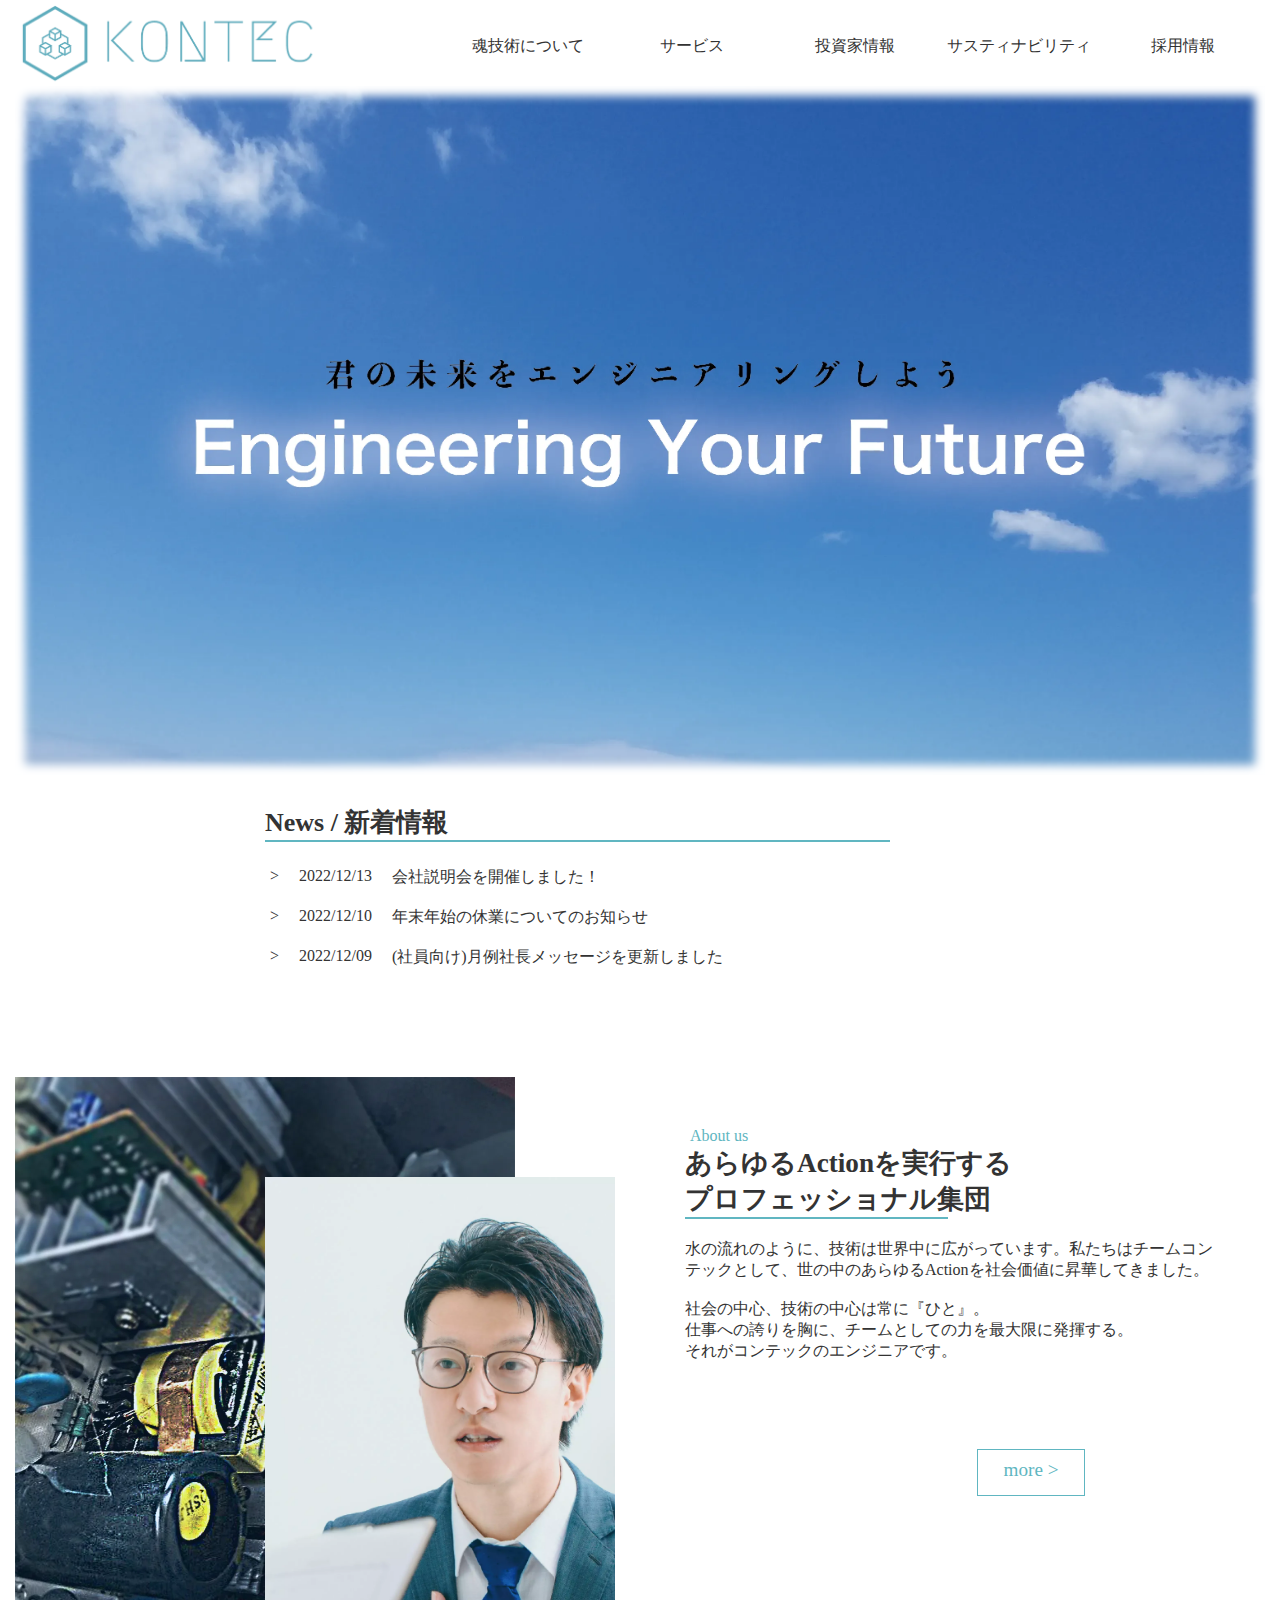
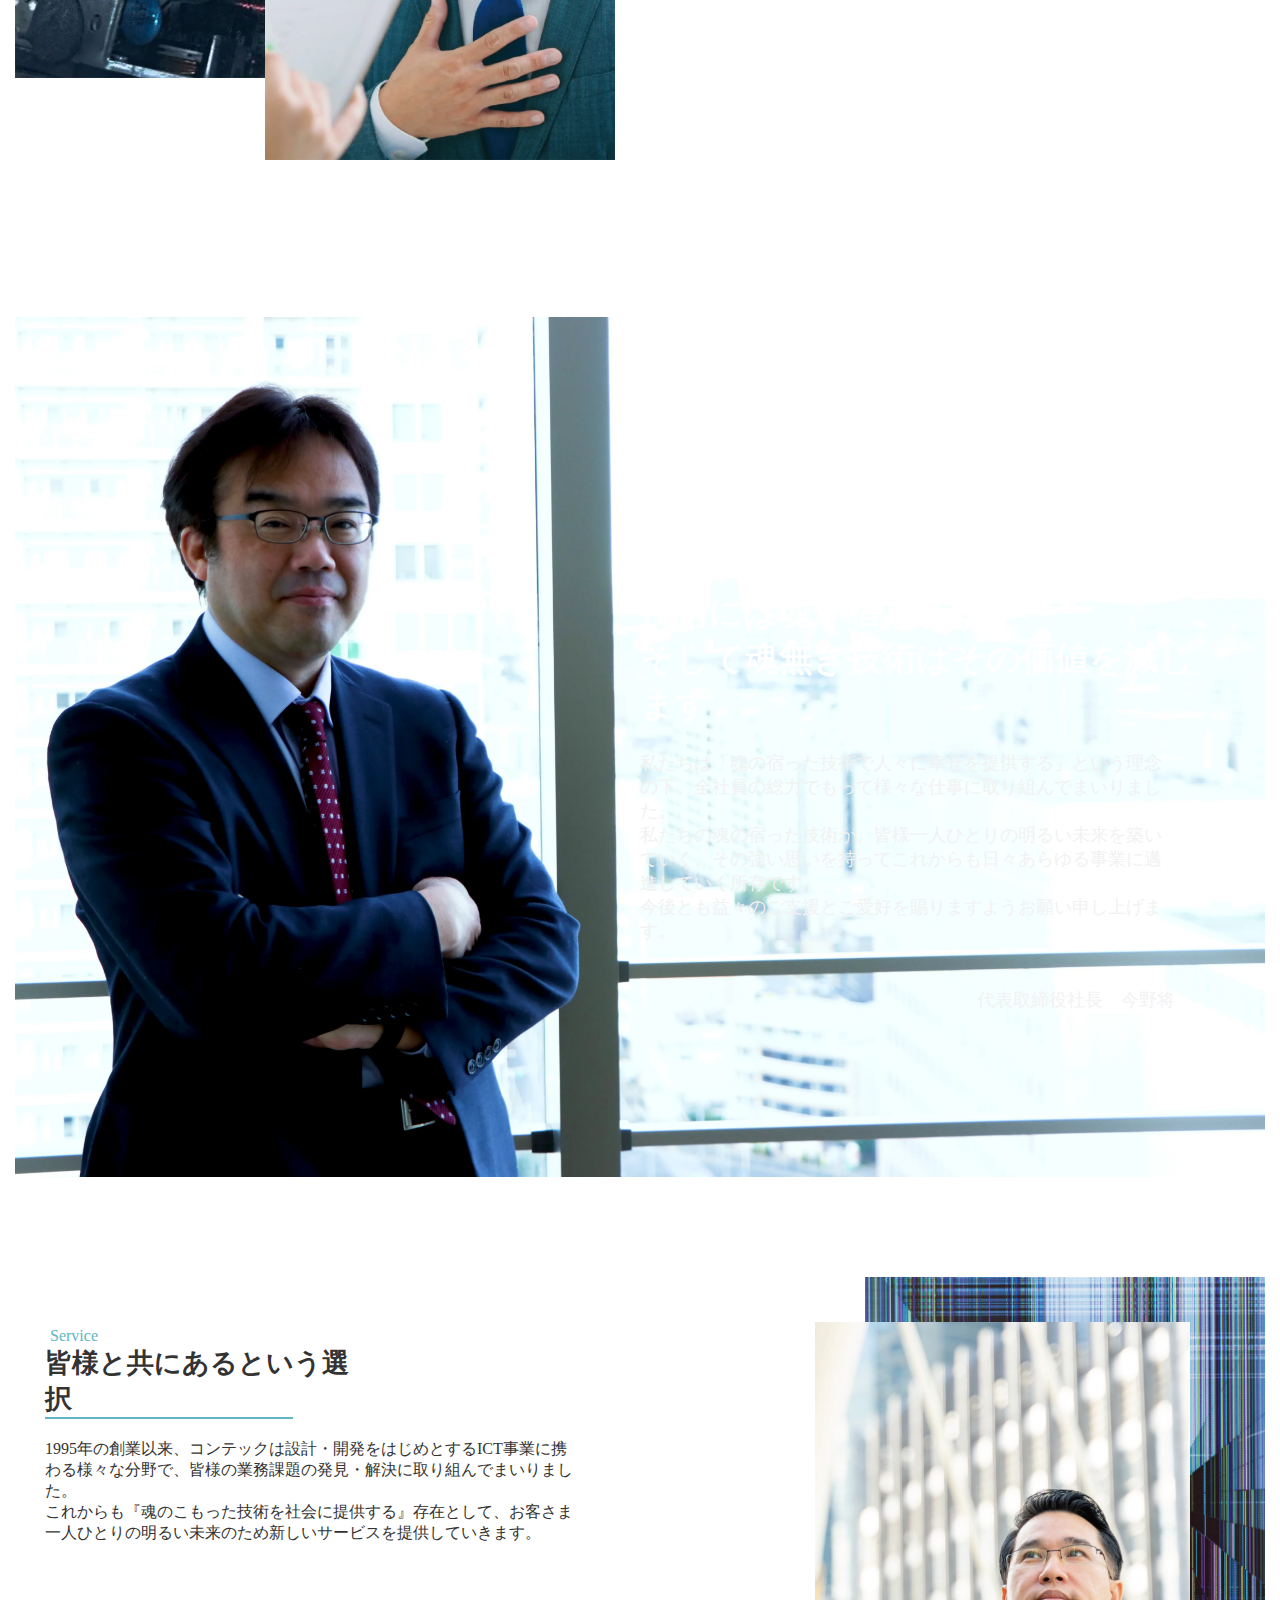
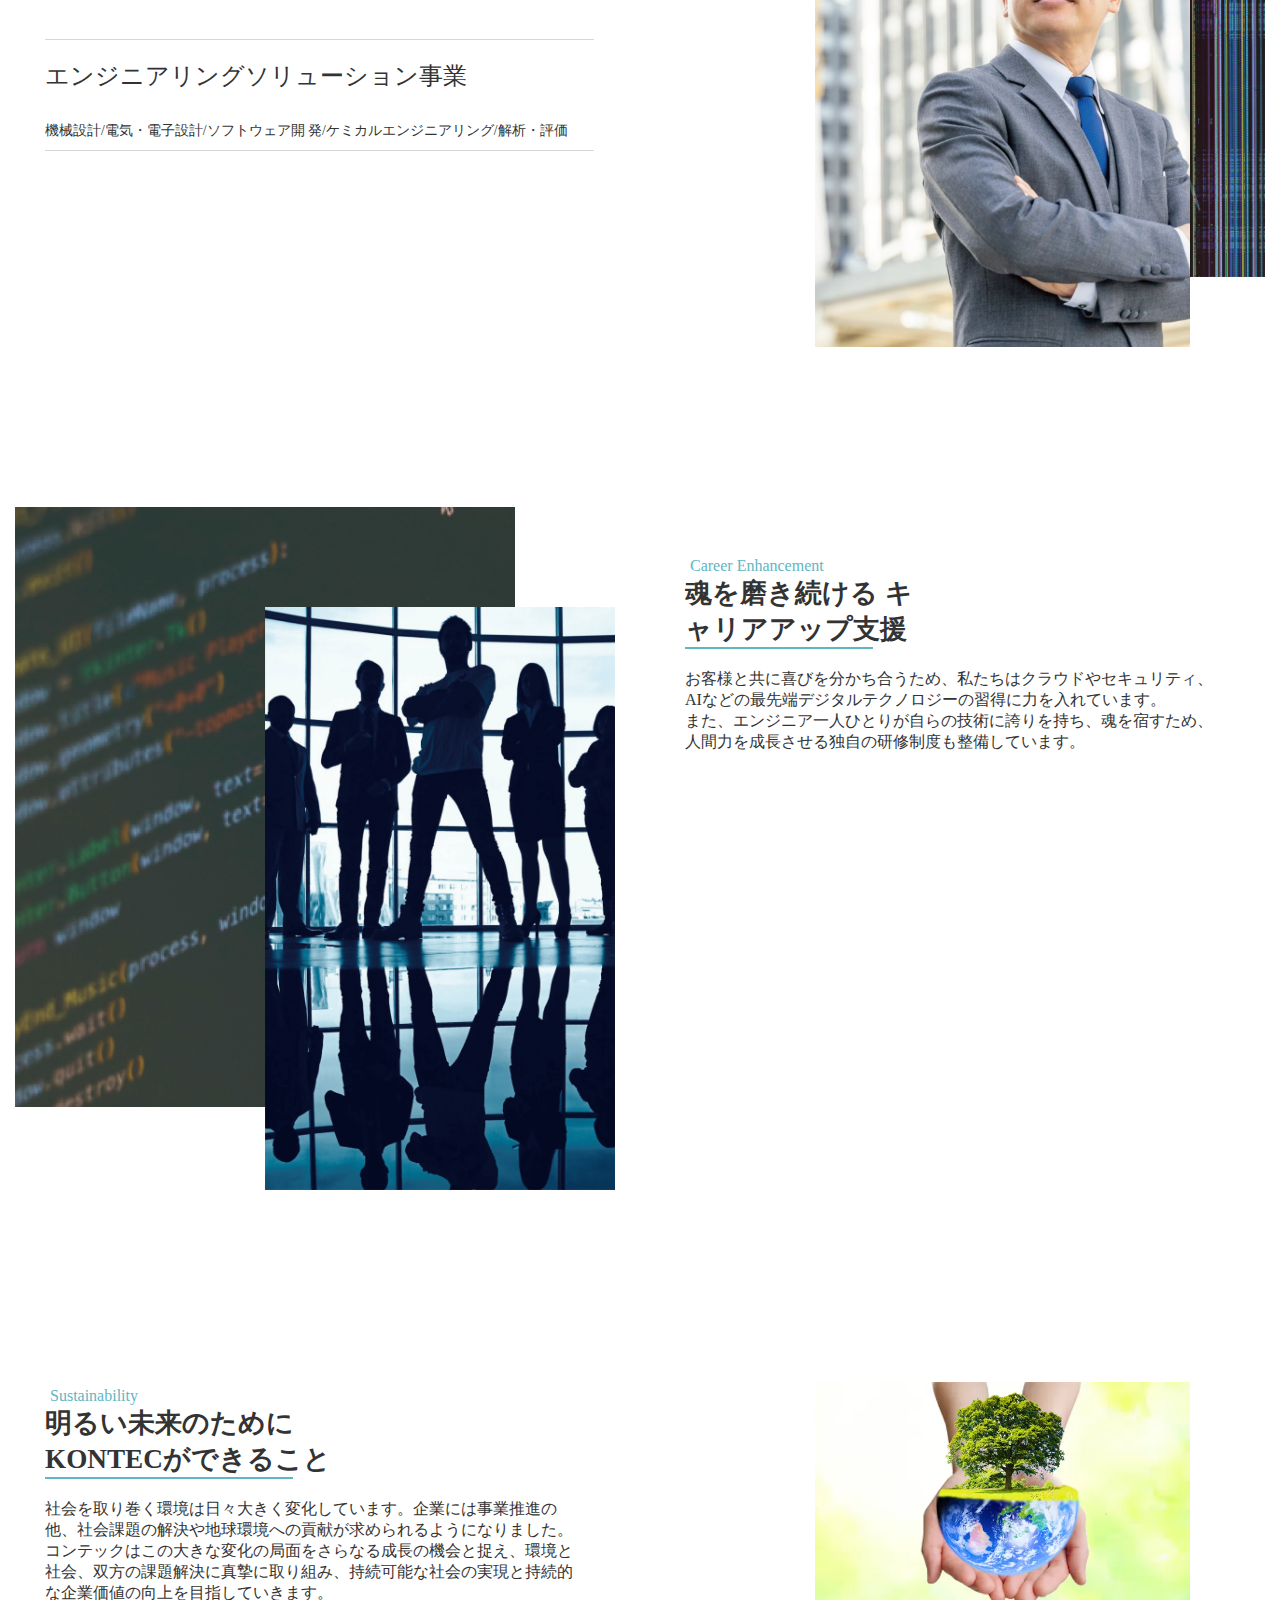
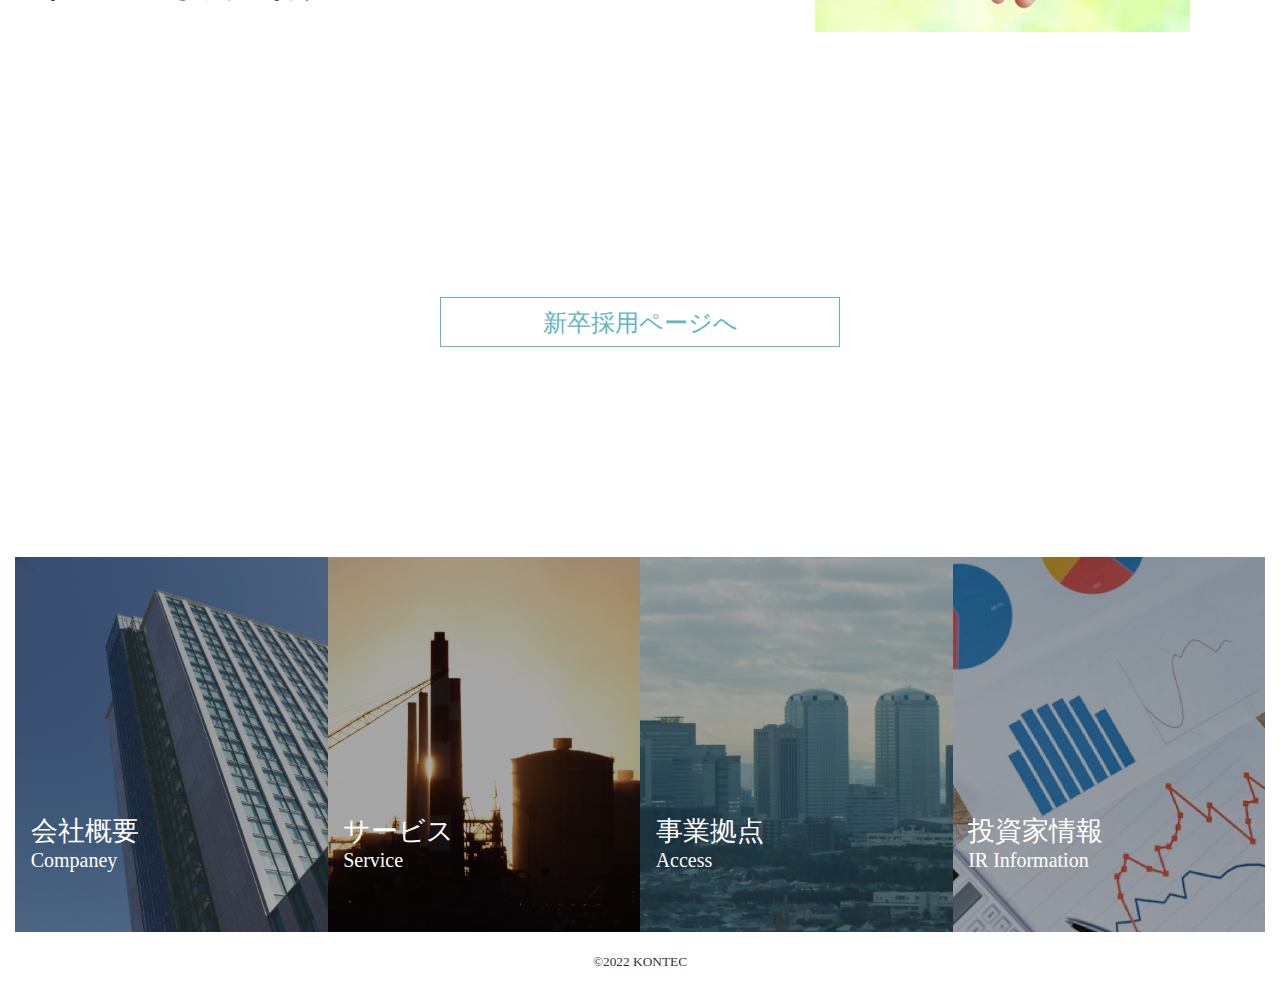
==== index.html @ 17c61a94 "deploy version 2022" ====
<!-- 
  今野研の冬合宿で使われる架空の企業、株式会社魂技術のWebサイトです

  作成:2022.12
  代表挨拶テキスト/企業制作/代表取締役社長:今野将
  画像加工・提供/デザイン素案:12期 大澤正基
  コーディング:13期 山之内七穂
 -->
<!DOCTYPE html>
<html lang="ja" dir="ltr">
  <head>
    <meta charset="utf-8">
    <link rel="stylesheet" href="./css/index_style.css">
    <link rel="icon" href="./image/favicon.png">
    <title>KONTEC</title>
  </head>
  <body>
    <!-- ページヘッダー -->
    <header class="global-header">
        <a href="./index.html" class="gheader-logo">
            <img src="./image/logo.webp" alt="KONTEC">
        </a>
        <ul class="gheader-navigation">
            <li><a href="#aboutus">魂技術について</a></li>
            <li><a href="#service">サービス</a></li>
            <li><a>投資家情報</a></li>
            <li><a href="#sustainability">サスティナビリティ</a></li>
            <li><a href="#recruit">採用情報</a></li>
        </ul>
    </header>
    <main>
        <!-- Engineering Your Future 画像 -->
        <section class="main-image">
            <img src="./image/topimage.webp" class="top-image"></div>
        </section>

        <!-- ニュース -->
        <section class="container content-news">
            <p class="content-title">News / 新着情報</p>
            <ul class="newslist">
                <li class="newslist-item">
                    <span class="item-icon">></span>
                    <span class="item-date">2022/12/13</span>
                    <p class="item-title">会社説明会を開催しました！</p>
                </li>
                <li class="newslist-item">
                    <span class="item-icon">></span>
                    <span class="item-date">2022/12/10</span>
                    <p class="item-title">年末年始の休業についてのお知らせ</p>
                </li>
                <li class="newslist-item">
                    <span class="item-icon">></span>
                    <span class="item-date">2022/12/09</span>
                    <p class="item-title">(社員向け)月例社長メッセージを更新しました</p>
                </li>
            </ul>
        </section>

        <!--　私たちについて AboutUs  -->
        <section class="container content-image img-left content-aboutUs">
            <div class="text-area">
                <a name="aboutus"></a>
                <p class="subtitle">About us</p>
                <p class="title">
                    <span>あらゆるActionを実行する</span>
                    <span>プロフェッショナル集団</span>
                </p>
                <div class="main-message">
                    <p>水の流れのように、技術は世界中に広がっています。私たちはチームコンテックとして、世の中のあらゆるActionを社会価値に昇華してきました。</p>
                    <br>
                    <p>社会の中心、技術の中心は常に『ひと』。</p>
                    <p>仕事への誇りを胸に、チームとしての力を最大限に発揮する。</p>
                    <p>それがコンテックのエンジニアです。</p>
                </div>
                <div class="button">
                    <span>more</span>
                    <span>></span>
                </div>
            </div>
            <div class="image-area">
                <img class="main" src="./image/aboutus_image1.webp">
                <img class="sub" src="./image/aboutus_image2.webp">
            </div>
        </section>

        <!-- 代表挨拶 -->
        <section class="container content-interview president">
            <img class="main-image" src="./image/president_image.webp">
            <div class="text-area">
                <p class="title">代表挨拶</p>
                <div class="catchcopy">
                    <p>技術には魂が宿ります</p>
                    <p>そして魂無き技術はその価値を減じます</p>
                </div>
                <div class="main-message">
                    <p>私たちは「魂の宿った技術で人々に幸せを提供する」という理念の下、全社員の総力でもって様々な仕事に取り組んでまいりました。</p>
                    <p>私たちの魂の宿った技術が、皆様一人ひとりの明るい未来を築いていく、その強い思いを持ってこれからも日々あらゆる事業に邁進していく所存です。</p>
                    <p>今後とも益々のご支援とご愛好を賜りますようお願い申し上げます。</p>
                </div>
                <span class="speaker">代表取締役社長　今野将</span>
            </div>
        </section>

        <!-- サービス Service -->
        <section class="container content-image img-right content-service">
            <div class="text-area">
                <a name="service"></a>
                <p class="subtitle">Service</p>
                <p class="title">皆様と共にあるという選択</p>
                <div class="main-message">
                    <p>1995年の創業以来、コンテックは設計・開発をはじめとするICT事業に携わる様々な分野で、皆様の業務課題の発見・解決に取り組んでまいりました。</p>
                    <p>これからも『魂のこもった技術を社会に提供する』存在として、お客さま一人ひとりの明るい未来のため新しいサービスを提供していきます。</p>
                </div>
                <div class="link">
                    <p class="title">エンジニアリングソリューション事業</p>
                    <p class="inner">機械設計/電気・電子設計/ソフトウェア開
                        発/ケミカルエンジニアリング/解析・評価</p>
                </div>
            </div>
            <div class="image-area">
                <img class="sub" src="./image/service_image2.webp">
                <img class="main" src="./image/service_image1.webp">
            </div>
        </section>
        
        <!-- キャリアアップ支援 Career -->
        <section class="container content-image img-left content-career">
            <div class="text-area">
                <p class="subtitle">Career Enhancement</p>
                <p class="title">
                    <span>魂を磨き続ける</span>
                    <span>キャリアアップ支援</span>
                </p>
                <div class="main-message">
                    <p>お客様と共に喜びを分かち合うため、私たちはクラウドやセキュリティ、AIなどの最先端デジタルテクノロジーの習得に力を入れています。</p>
                    <p>また、エンジニア一人ひとりが自らの技術に誇りを持ち、魂を宿すため、人間力を成長させる独自の研修制度も整備しています。</p>
                </div>
            </div>
            <div class="image-area">
                <img class="main" src="./image/career_image1.webp">
                <img class="sub" src="./image/career_image2.webp">
            </div>
        </section>
        <section class="container content-image img-right content-sustainability">
            <div class="text-area">
                    <a name="sustainability"></a>
                    <p class="subtitle">Sustainability</p>
                    <p class="title">
                        <span>明るい未来のために</span>
                        <span>KONTECができること</span>
                    </p>
                    <div class="main-message">
                        <p>社会を取り巻く環境は日々大きく変化しています。企業には事業推進の他、社会課題の解決や地球環境への貢献が求められるようになりました。</p>
                        <p>コンテックはこの大きな変化の局面をさらなる成長の機会と捉え、環境と社会、双方の課題解決に真摯に取り組み、持続可能な社会の実現と持続的な企業価値の向上を目指していきます。</p>
                    </div>
            </div>
            <div class="image-area">
                <img class="main" src="./image/sustainability_image.webp">
            </div>
        </section>

        <!-- 新卒採用ページリンク -->
        <section class="container content-recruitment">
            <a name="recruit"></a>
            <a href="./recruit.html" class="button" target="_blank">新卒採用ページへ</a>
        </section>

        <!-- 下部リンク -->
        <section class="container content-footerlist">
            <ul class="linklist">
                <li class="linklist-item listAboutCom">
                    <a href="./pdf/company.pdf" target="_blank">
                        <img class="main-image" src="./image/footer_company.webp">
                        <div class="text-area">
                            <p class="title">会社概要</p>
                            <p class="subtitle">Companey</p>
                        </div>
                    </a>
                </li>
                <li class="linklist-item listService">
                    <img class="main-image" src="./image/footer_service.webp">
                    <div class="text-area">
                        <p class="title">サービス</p>
                        <p class="subtitle">Service</p>
                    </div>
                </li>
                <li class="linklist-item listAccess">
                    <img class="main-image" src="./image/footer_access.webp">
                    <div class="text-area">
                        <p class="title">事業拠点</p>
                        <p class="subtitle">Access</p>
                    </div>
                </li>
                <li class="linklist-item listIR">
                    <img class="main-image" src="./image/footer_stock.webp">
                    <div class="text-area">
                        <p class="title">投資家情報</p>
                        <p class="subtitle">IR Information</p>
                    </div>
                </li>
            </ul>
        </section>
        
        
    </main>
    <footer>
        <!-- 先生と先輩のギャラリーへのリンク -->
        <a href="./gallery/index.html" target="_blank"><small>&copy;2022 KONTEC</small></a>
    </footer>
  </body>
</html>
---- css/index_style.css ----
@charset "utf-8";
    *{
        margin: 0;
        padding: 0;
        -webkit-box-sizing: border-box;
        -moz-box-sizing: border-box;
        box-sizing: border-box;
    }
    :root{
        --main-font-color: #333;
        --main-color:#60B6C1;
        --textcolor-lightglay:#F2F2F2;
        --bordercolor-lightgray:#d6d6d6;
        --background-news:#afd2e5;
    }

/*共通*/
    html{
        -webkit-text-size-adjust: 100%;
        width:100vw;
    }
    body{
        min-width: 1150px;
        max-width: 1500px;
        padding:0px 15px;
        margin:auto 0px;
        font-size:2.5rem;
        color:var(--main-font-color);
        background-color:white;
    }
    a {
        text-decoration: none;
        color: var(--main-font-color);
    }
    .button {
        margin: 10px;
        text-align: center;
        text-decoration: none;
        background: white;
        color: var(--main-color);
        border: 1px solid var(--main-color);
    }
    .button:hover {
        background: var(--main-color);
        color: white;
    }

/* container */
.container {
    width: 100%;
    margin-top: 30px;
}

/* header */
    .global-header {
        display: flex;
        position: relative;
        width: 100%;
        height: 86px;
        padding-top: 5px;
        gap: 10%;
    }
    .gheader-logo img{
        width: 306px;
        height: 80px;
    }
    .gheader-navigation {
        display: table;
        width: 100%;
        height: 100%;
        list-style: none;
        font-size: 1rem;
    }
    .gheader-navigation li{
        display: table-cell;
        width: 20%;
        min-width: 80px;
        height: 100%;
        line-height: 81px;
        text-align: center;
    }
    .gheader-navigation a {
        width: 100%;
        height: 100%;
        display: inline-block;
    }
    .gheader-navigation a:hover{
        background-color: var(--main-color);
        color: white;
    }

/* main image */
    .main-image {
        position: relative;
    }
    .main-image::after {
        position: absolute;
        top: 0;
        width: 100%;
        height: 100%;
        content: "";
        box-shadow: inset 0 0 10px 10px white;
    }
    .top-image {
        display: block;
        width: 100%;
    }

/* news */
    .content-news {
        width: 50%;
        margin-left: 20%;
        font-size: 1.7rem;
    }
    .newslist {
        margin-bottom: 100px;
        margin-top: 20px;
    }
    .content-news .content-title {
        margin-bottom: 6px;
        list-style: none;
        font-size: 26px;
        font-weight: bold;
        border-bottom: 2px solid var(--main-color);
    }
    .newslist .newslist-item {
        display: flex;
        position: relative;
        height: 35px;
        padding: 5px 0;
        gap: 20px;
        margin-bottom: 5px;
        font-size: 1rem;
    }
    .newslist-item .item-icon{
        margin-left: 5px;
    }
    .newslist .newslist-item::before {
        position: absolute;
        top: 0;
        right: 0;
        bottom: 0;
        left: 0;
        z-index: -1;
        content: "";
        background: var(--background-news);
        transform: scale(0, 1);
        transform-origin: right top;
        transition: transform .3s;
    }
    .newslist .newslist-item:hover::before {
        color: white;
        transform: scale(1, 1);
        transform-origin: left top;
    }
    .newslist .newslist-item:hover{
        color: white;
    }

/* content image+text */
    .content-image {
        position: relative;
        width: 100%;
        height: 800px;
    }
    /* image position */
    .content-image.img-right {
        overflow: hidden;
    }
    .content-image.img-left .image-area {
        float: left;
    }
    .content-image.img-left .text-area {
        float: right;
        margin-right: 80px;
    }
    .content-image.img-right .image-area {
        float: right;
    }
    .content-image.img-right .text-area {
        float: left;
        margin-left: 30px;
    }
    .content-image .image-area {
        position: relative;
        width: 40%;
    }
    .content-image.img-left .image-area .main {
        position: absolute;
        top: 100px;
        left: 250px;
        width: 70%;
    }
    .content-image.img-left .image-area .sub {
        width: 100%;
    }
    .content-image.img-right .image-area .main {
        position: absolute;
        top: 45px;
        left: 50px;
        width: 75%;
    }
    .content-image.img-right .image-area .sub {
        position: absolute;
        left: 100px;
        width: 100%;
    }
    /* text area */
    .content-image .text-area{
        width: 40%;
        height: 100%;
        padding-top: 50px;
    }
    .content-image .text-area .subtitle {
        padding-left: 5px;
        font-size: 1rem;
        color: var(--main-color);
    }
    .content-image .text-area .title {
        font-size: 1.7rem;
        font-weight: bold;
    }
    .content-image .text-area .title::after {
        display: block;
        width: 75%;
        height: 2px;
        content: "";
        background-color: var(--main-color);
    }
    .content-image .text-area .main-message {
        width: 530px;
        height: 200px;
        margin-top: 20px;
        font-size: 16px;
    }

    /* about us */
    .content-aboutUs .title {
        width: 350px;
    }
    .content-aboutUs .button {
        float: right;
        width: 108px;
        height: 47px;
        padding: 10px 20px;
        margin-right: 20%;
        line-height: 20px;
        font-size: 1.2rem;
    }

    /* interview */
    .content-interview {
        position: relative;
        width: 100%;
        height: 860px;
        margin: 40px 0;
        margin-bottom: 100px;
        overflow: hidden;
    }
    .content-interview::after {
        position: absolute;
        top: 0;
        width: 100%;
        height: 100%;
        content: "";
        background: rgba(0,0,0,0.27);
        z-index: 1;
    }
    .content-interview .text-area {
        position: absolute;
        top: 0;
        left: 50%;
        width: 46%;
        margin-top: 150px;
        z-index: 2;
    }
    .content-interview .main-message {
        width: 91%;
        margin-bottom: 10px;
        font-size: 18px;
        color: var(--textcolor-lightglay);
    }
    .content-interview .title {
        margin-bottom: 90px;
        font-size: 25px;
        color: white;
    }
    .content-interview .catchcopy {
        width: 100%;
        margin-bottom: 23px;
        font-size: 34px;
        font-weight: bold;
        color: white;
    }
    .content-interview .speaker {
        float: right;
        margin-top: 35px;
        margin-right: 40px;
        font-size: 18px;
        color: var(--textcolor-lightglay);
    }
    .content-interview .main-image {
        width: 100%;
        height: 100%;
        object-fit: cover;
        transition: 1s all;
    }
    .content-interview:hover .main-image {
        transform: scale(1.1,1.1);
        transition: 1s all;
    }

    /* service */
    .content-service .title {
        width: 330px;
    }
    .content-service .link {
        width: 549px;
        border-top: solid 1px var(--bordercolor-lightgray);
        border-bottom: solid 1px var(--bordercolor-lightgray);
    }
    .content-service .link .title {
        width: 100%;
        padding: 20px 0;
        font-size: 1.5rem;
        font-weight: normal;
    }
    .content-service .link .title::after {
        display: none;
    }
    .content-service .link .inner {
        padding: 10px 0;
        font-size: 0.85rem;
    }

    /* career */
    .content-career .title {
        width: 250px;
    }

    /* sustainability */
    .content-sustainability {
        height: 350px;
    }
    .content-sustainability .title {
        width: 330px;
    }
    .content-sustainability .image-area .main {
        position: absolute;
        left: -40px;
        width: max-content;
    }

/* 採用ボタン */
    .content-recruitment {
        display: flex;
        margin: 200px 0;
        justify-content: center;
    }
    .content-recruitment .button{
        width: 400px;
        height: 50px;
        line-height: 50px;
        font-size: 1.5rem;
    }
    
/* linklist */
    .content-footerlist {
        position: relative;
        height: 375px;
        overflow: hidden;
    }
    .content-footerlist .linklist {
        display: table;
        position: relative;
        width: 100%;
    }
    .content-footerlist .linklist-item {
        display: table-cell;
        position: relative;
        width: 25%;
        overflow: hidden;
    }
    .content-footerlist .linklist-item::after {
        display: block;
        position: absolute;
        top: 0;
        left: 0;
        width: 100%;
        height: 100%;        
        content: "";
        z-index: 2;
        background: rgba(0,0,0,0.35);
        pointer-events: none;
    }
    .content-footerlist .text-area {
        position: absolute;
        top: 60%;
        left: 5%;
        z-index: 3;
        color: white;
    }
    .content-footerlist .linklist-item .title {
        font-size: 27px;
    }
    .content-footerlist .linklist-item .subtitle {
        font-size: 20px;
    }
    .content-footerlist .main-image {
        position: relative;
        width: 100%;
        transition: 1s all;
    }
    .linklist-item:hover .main-image {
        transform: scale(1.1,1.1);
        transition: 1s all;
    }
    .listAboutCom a {
        width: 100%;
        height: 100%;
        display: inline-block;
    }

/* footer */
    footer {
        width: 100%;
        margin: 20px 0px;
        text-align: center;
        font-size: 1rem;
    }
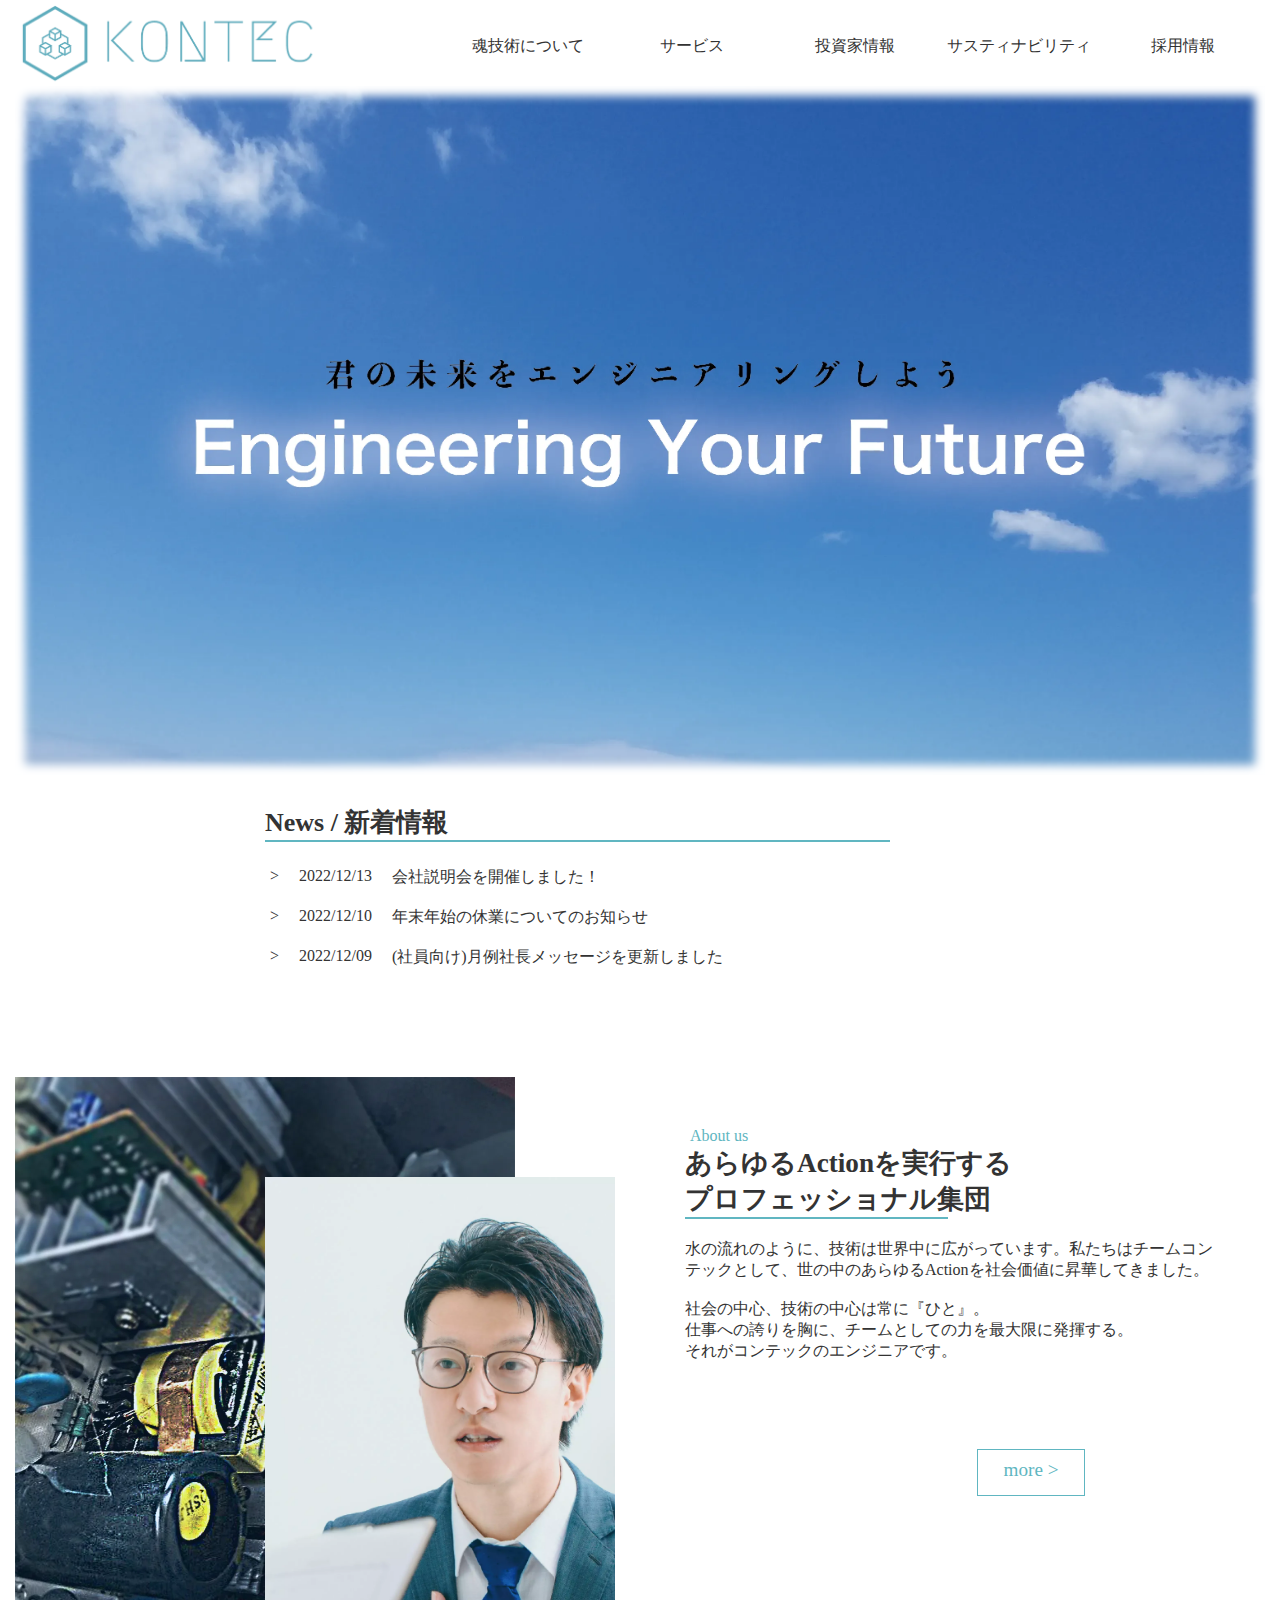
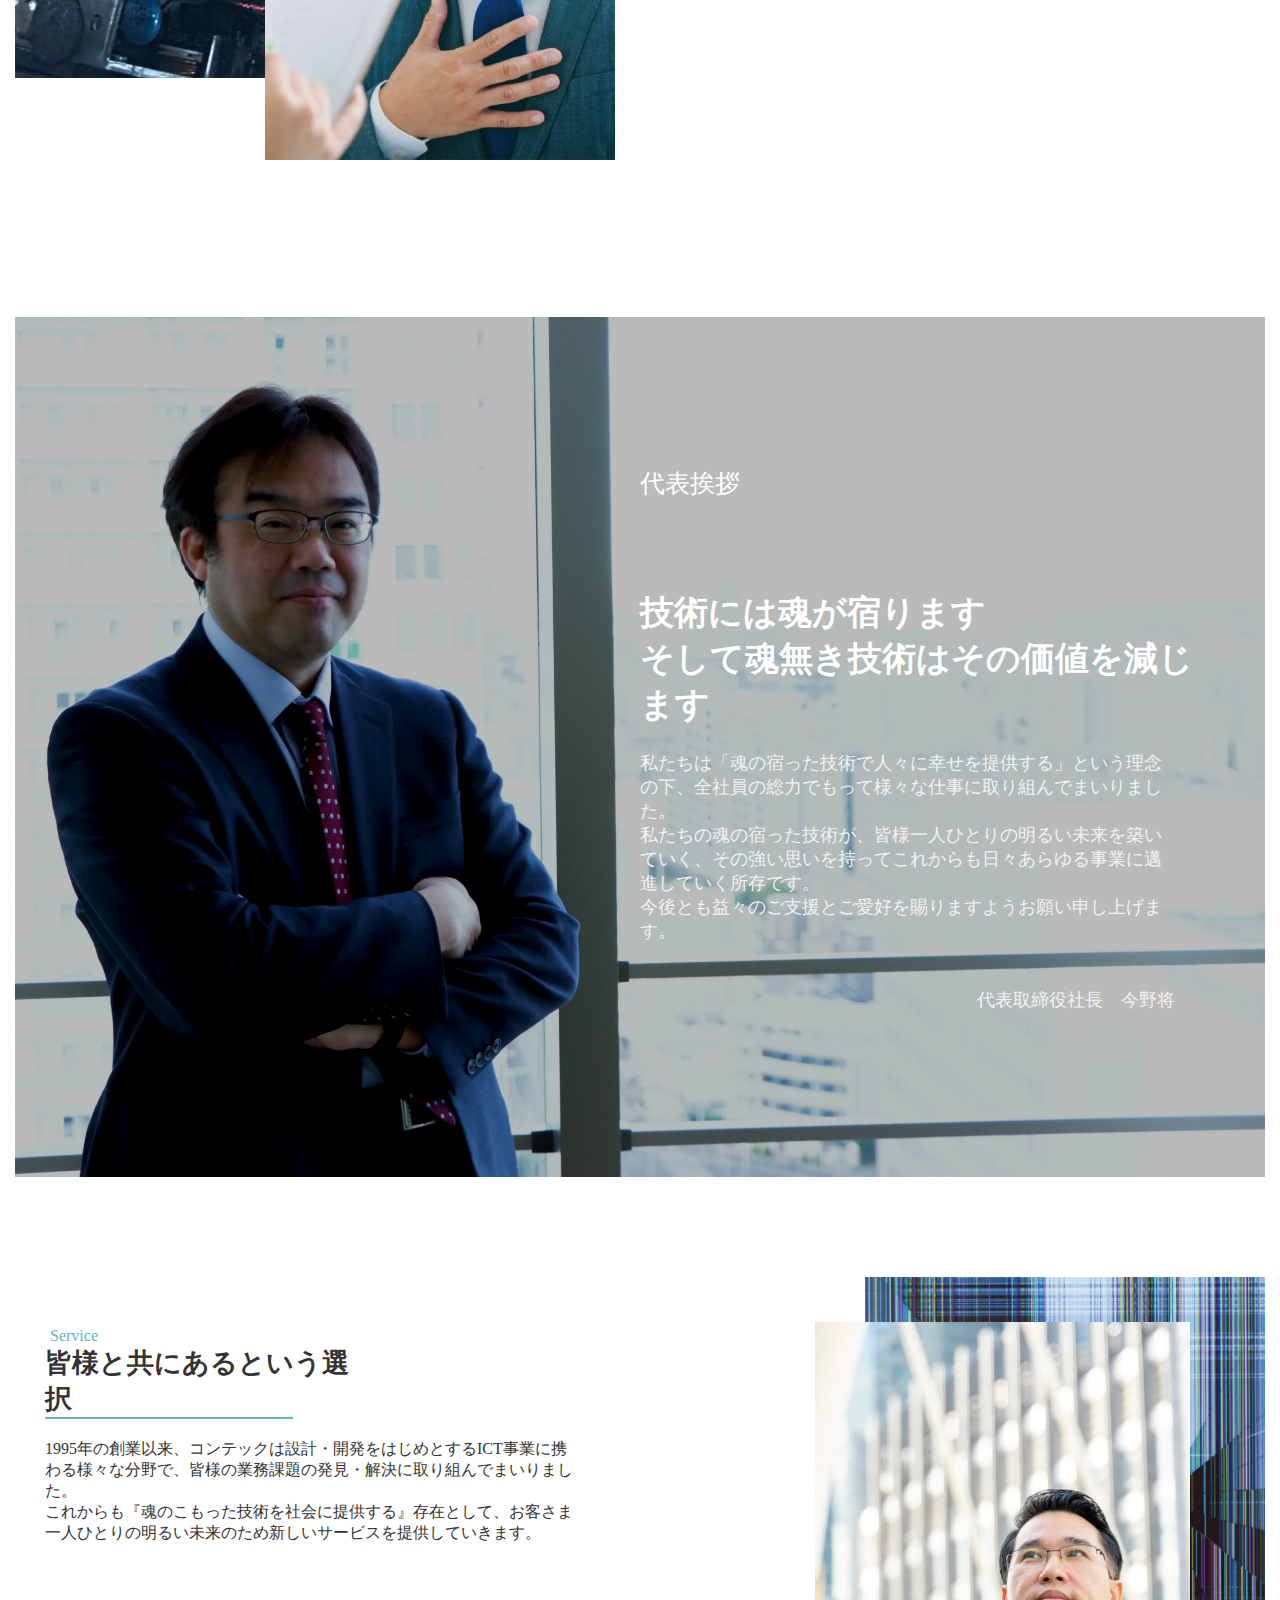
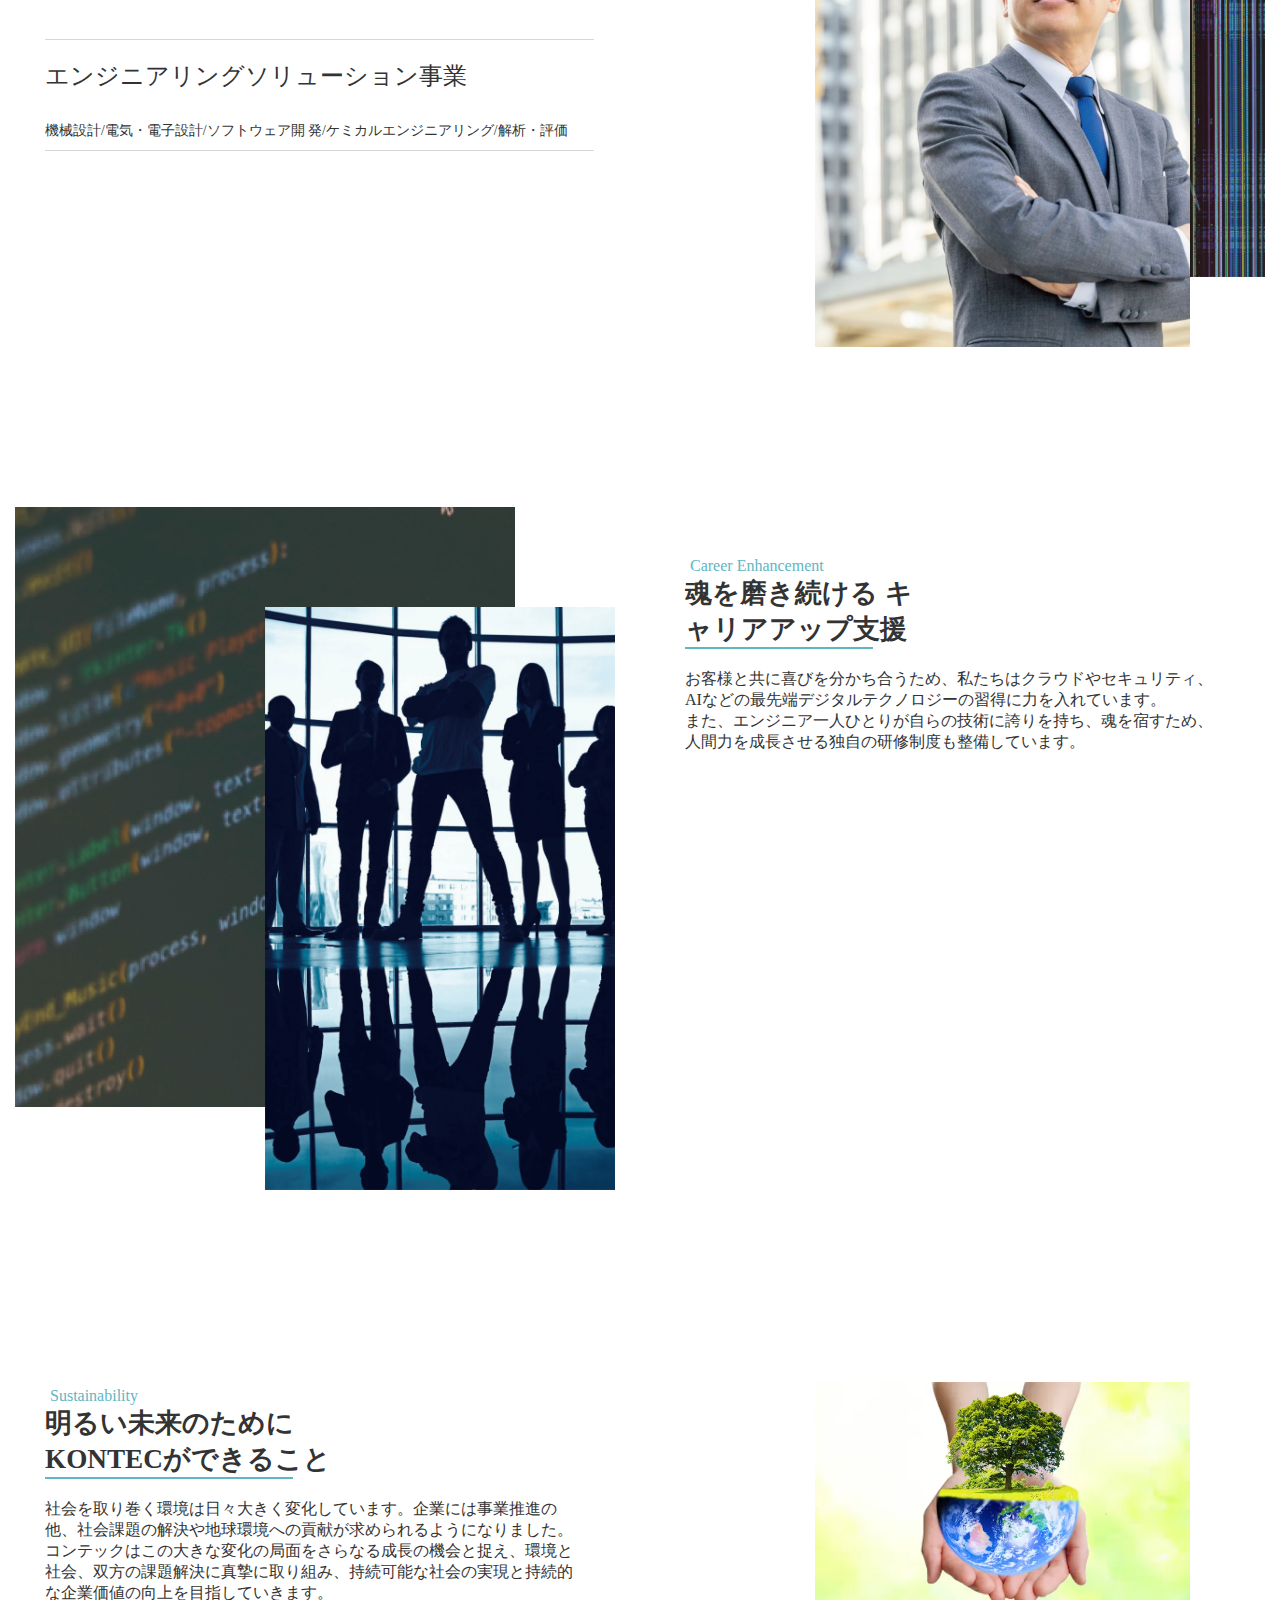
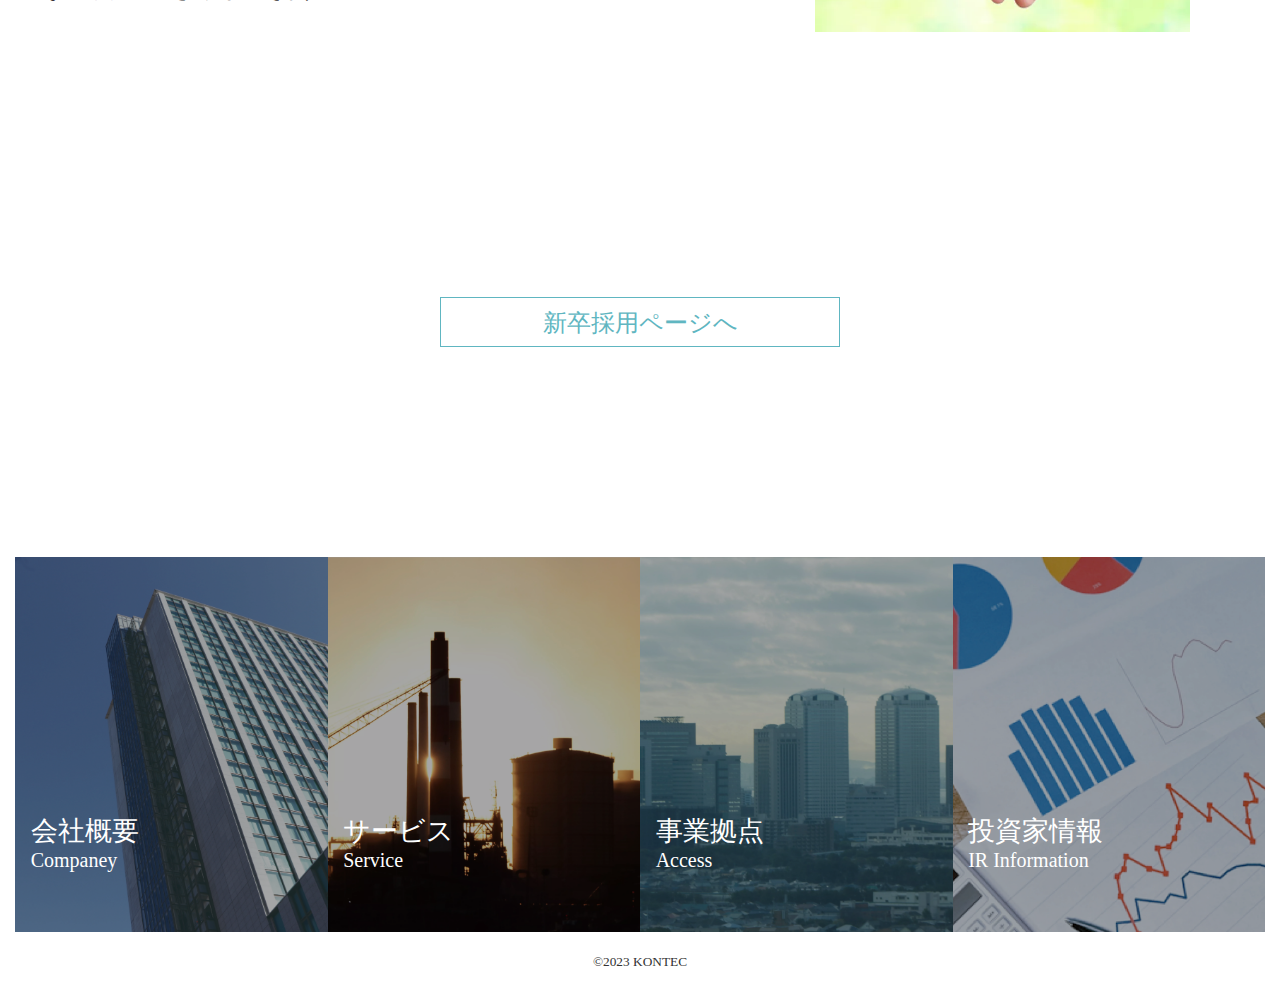
==== commit 51a6cdf3: "improvement css" ====
--- a/index.html
+++ b/index.html
@@ -5,6 +5,9 @@
   代表挨拶テキスト/企業制作/代表取締役社長:今野将
   画像加工・提供/デザイン素案:12期 大澤正基
   コーディング:13期 山之内七穂
+
+  改修:2023.12
+  年度の修正、CSSの改修作業
  -->
 <!DOCTYPE html>
 <html lang="ja" dir="ltr">
@@ -205,7 +208,7 @@
     </main>
     <footer>
         <!-- 先生と先輩のギャラリーへのリンク -->
-        <a href="./gallery/index.html" target="_blank"><small>&copy;2022 KONTEC</small></a>
+        <a href="./gallery/index.html" target="_blank"><small>&copy;2023 KONTEC</small></a>
     </footer>
   </body>
 </html>
--- a/css/index_style.css
+++ b/css/index_style.css
@@ -39,10 +39,10 @@
         background: white;
         color: var(--main-color);
         border: 1px solid var(--main-color);
-    }
-    .button:hover {
-        background: var(--main-color);
-        color: white;
+        &:hover {
+            background: var(--main-color);
+            color: white;
+        }
     }
 
 /* container */
@@ -70,36 +70,38 @@
         height: 100%;
         list-style: none;
         font-size: 1rem;
-    }
-    .gheader-navigation li{
-        display: table-cell;
-        width: 20%;
-        min-width: 80px;
-        height: 100%;
-        line-height: 81px;
-        text-align: center;
-    }
-    .gheader-navigation a {
-        width: 100%;
-        height: 100%;
-        display: inline-block;
-    }
-    .gheader-navigation a:hover{
-        background-color: var(--main-color);
-        color: white;
+        li{
+            display: table-cell;
+            width: 20%;
+            min-width: 80px;
+            height: 100%;
+            line-height: 81px;
+            text-align: center;
+        }
+        a {
+            width: 100%;
+            height: 100%;
+            display: inline-block;
+            &:hover{
+                background-color: var(--main-color);
+                color: white;
+            }
+        }
     }
 
 /* main image */
     .main-image {
         position: relative;
-    }
-    .main-image::after {
-        position: absolute;
-        top: 0;
-        width: 100%;
-        height: 100%;
-        content: "";
-        box-shadow: inset 0 0 10px 10px white;
+        z-index: 2;
+        &::after {
+            position: absolute;
+            top: 0;
+            width: 100%;
+            height: 100%;
+            content: "";
+            box-shadow: inset 0 0 10px 10px white;
+            z-index: 4;
+        }
     }
     .top-image {
         display: block;
@@ -131,30 +133,30 @@
         gap: 20px;
         margin-bottom: 5px;
         font-size: 1rem;
+        &::before {
+            position: absolute;
+            top: 0;
+            right: 0;
+            bottom: 0;
+            left: 0;
+            z-index: -1;
+            content: "";
+            background: var(--background-news);
+            transform: scale(0, 1);
+            transform-origin: right top;
+            transition: transform .3s;
+        }
+        &:hover::before {
+            color: white;
+            transform: scale(1, 1);
+            transform-origin: left top;
+        }
+        &:hover{
+            color: white;
+        }
     }
     .newslist-item .item-icon{
         margin-left: 5px;
-    }
-    .newslist .newslist-item::before {
-        position: absolute;
-        top: 0;
-        right: 0;
-        bottom: 0;
-        left: 0;
-        z-index: -1;
-        content: "";
-        background: var(--background-news);
-        transform: scale(0, 1);
-        transform-origin: right top;
-        transition: transform .3s;
-    }
-    .newslist .newslist-item:hover::before {
-        color: white;
-        transform: scale(1, 1);
-        transform-origin: left top;
-    }
-    .newslist .newslist-item:hover{
-        color: white;
     }
 
 /* content image+text */
@@ -166,86 +168,90 @@
     /* image position */
     .content-image.img-right {
         overflow: hidden;
-    }
-    .content-image.img-left .image-area {
-        float: left;
-    }
-    .content-image.img-left .text-area {
-        float: right;
-        margin-right: 80px;
-    }
-    .content-image.img-right .image-area {
-        float: right;
-    }
-    .content-image.img-right .text-area {
-        float: left;
-        margin-left: 30px;
+        .image-area {
+            float: right;
+            .main {
+                position: absolute;
+                top: 45px;
+                left: 50px;
+                width: 75%;
+            }
+            .sub {
+                position: absolute;
+                left: 100px;
+                width: 100%;
+            }
+        }
+        .text-area {
+            float: left;
+            margin-left: 30px;
+        }
+    }
+    .content-image.img-left {
+        .image-area {
+            float: left;
+            .main {
+                position: absolute;
+                top: 100px;
+                left: 250px;
+                width: 70%;
+            }
+            .sub {
+                width: 100%;
+            }
+        }
+        .text-area {
+            float: right;
+            margin-right: 80px;
+        }
     }
     .content-image .image-area {
         position: relative;
         width: 40%;
-    }
-    .content-image.img-left .image-area .main {
-        position: absolute;
-        top: 100px;
-        left: 250px;
-        width: 70%;
-    }
-    .content-image.img-left .image-area .sub {
-        width: 100%;
-    }
-    .content-image.img-right .image-area .main {
-        position: absolute;
-        top: 45px;
-        left: 50px;
-        width: 75%;
-    }
-    .content-image.img-right .image-area .sub {
-        position: absolute;
-        left: 100px;
-        width: 100%;
     }
     /* text area */
     .content-image .text-area{
         width: 40%;
         height: 100%;
         padding-top: 50px;
-    }
-    .content-image .text-area .subtitle {
-        padding-left: 5px;
-        font-size: 1rem;
-        color: var(--main-color);
-    }
-    .content-image .text-area .title {
-        font-size: 1.7rem;
-        font-weight: bold;
-    }
-    .content-image .text-area .title::after {
-        display: block;
-        width: 75%;
-        height: 2px;
-        content: "";
-        background-color: var(--main-color);
-    }
-    .content-image .text-area .main-message {
-        width: 530px;
-        height: 200px;
-        margin-top: 20px;
-        font-size: 16px;
+        .title {
+            font-size: 1.7rem;
+            font-weight: bold;
+            &::after {
+                display: block;
+                width: 75%;
+                height: 2px;
+                content: "";
+                background-color: var(--main-color);
+            }
+        }
+        .subtitle {
+            padding-left: 5px;
+            font-size: 1rem;
+            color: var(--main-color);
+        }
+        .main-message {
+            width: 530px;
+            height: 200px;
+            margin-top: 20px;
+            font-size: 16px;
+        }
     }
 
     /* about us */
-    .content-aboutUs .title {
-        width: 350px;
-    }
-    .content-aboutUs .button {
-        float: right;
-        width: 108px;
-        height: 47px;
-        padding: 10px 20px;
-        margin-right: 20%;
-        line-height: 20px;
-        font-size: 1.2rem;
+    .content-aboutUs {
+        .title {
+            width: 350px;
+        }
+        .button {
+            float: right;
+            width: 108px;
+            height: 47px;
+            padding: 10px 20px;
+            margin-right: 20%;
+            line-height: 20px;
+            font-size: 1.2rem;
+        }
     }
 
     /* interview */
@@ -256,81 +262,83 @@
         margin: 40px 0;
         margin-bottom: 100px;
         overflow: hidden;
-    }
-    .content-interview::after {
-        position: absolute;
-        top: 0;
-        width: 100%;
-        height: 100%;
-        content: "";
-        background: rgba(0,0,0,0.27);
-        z-index: 1;
-    }
-    .content-interview .text-area {
-        position: absolute;
-        top: 0;
-        left: 50%;
-        width: 46%;
-        margin-top: 150px;
-        z-index: 2;
-    }
-    .content-interview .main-message {
-        width: 91%;
-        margin-bottom: 10px;
-        font-size: 18px;
-        color: var(--textcolor-lightglay);
-    }
-    .content-interview .title {
-        margin-bottom: 90px;
-        font-size: 25px;
-        color: white;
-    }
-    .content-interview .catchcopy {
-        width: 100%;
-        margin-bottom: 23px;
-        font-size: 34px;
-        font-weight: bold;
-        color: white;
-    }
-    .content-interview .speaker {
-        float: right;
-        margin-top: 35px;
-        margin-right: 40px;
-        font-size: 18px;
-        color: var(--textcolor-lightglay);
-    }
-    .content-interview .main-image {
-        width: 100%;
-        height: 100%;
-        object-fit: cover;
-        transition: 1s all;
-    }
-    .content-interview:hover .main-image {
-        transform: scale(1.1,1.1);
-        transition: 1s all;
+        .text-area {
+            position: absolute;
+            top: 0;
+            left: 50%;
+            width: 46%;
+            margin-top: 150px;
+            z-index: 5;
+        }
+        .main-message {
+            width: 91%;
+            margin-bottom: 10px;
+            font-size: 18px;
+            color: var(--textcolor-lightglay);
+        }
+        .title {
+            margin-bottom: 90px;
+            font-size: 25px;
+            color: white;
+        }
+        .catchcopy {
+            width: 100%;
+            margin-bottom: 23px;
+            font-size: 34px;
+            font-weight: bold;
+            color: white;
+        }
+        .speaker {
+            float: right;
+            margin-top: 35px;
+            margin-right: 40px;
+            font-size: 18px;
+            color: var(--textcolor-lightglay);
+        }
+        .main-image {
+            width: 100%;
+            height: 100%;
+            object-fit: cover;
+            transition: 1s all;
+        }
+        &::before {
+            position: absolute;
+            top: 0;
+            width: 100%;
+            height: 100%;
+            content: "";
+            background: rgba(0,0,0,0.27);
+            z-index: 4;
+        }
+        &:hover .main-image {
+            transform: scale(1.1,1.1);
+            transition: 1s all;
+        }
     }
 
     /* service */
-    .content-service .title {
-        width: 330px;
-    }
-    .content-service .link {
-        width: 549px;
-        border-top: solid 1px var(--bordercolor-lightgray);
-        border-bottom: solid 1px var(--bordercolor-lightgray);
-    }
-    .content-service .link .title {
-        width: 100%;
-        padding: 20px 0;
-        font-size: 1.5rem;
-        font-weight: normal;
-    }
-    .content-service .link .title::after {
-        display: none;
-    }
-    .content-service .link .inner {
-        padding: 10px 0;
-        font-size: 0.85rem;
+    .content-service {
+        .title {
+            width: 330px;
+        }
+        .link {
+            width: 549px;
+            border-top: solid 1px var(--bordercolor-lightgray);
+            border-bottom: solid 1px var(--bordercolor-lightgray);
+            .title {
+                width: 100%;
+                padding: 20px 0;
+                font-size: 1.5rem;
+                font-weight: normal;
+                &::after {
+                    display: none;
+                }
+            }
+            .inner {
+                padding: 10px 0;
+                font-size: 0.85rem;
+            }
+        }
     }
 
     /* career */
@@ -341,14 +349,14 @@
     /* sustainability */
     .content-sustainability {
         height: 350px;
-    }
-    .content-sustainability .title {
-        width: 330px;
-    }
-    .content-sustainability .image-area .main {
-        position: absolute;
-        left: -40px;
-        width: max-content;
+        .title {
+            width: 330px;
+        }
+        .image-area .main {
+            position: absolute;
+            left: -40px;
+            width: max-content;
+        }
     }
 
 /* 採用ボタン */
@@ -356,12 +364,12 @@
         display: flex;
         margin: 200px 0;
         justify-content: center;
-    }
-    .content-recruitment .button{
-        width: 400px;
-        height: 50px;
-        line-height: 50px;
-        font-size: 1.5rem;
+        .button{
+            width: 400px;
+            height: 50px;
+            line-height: 50px;
+            font-size: 1.5rem;
+        }
     }
     
 /* linklist */
@@ -369,42 +377,44 @@
         position: relative;
         height: 375px;
         overflow: hidden;
-    }
-    .content-footerlist .linklist {
-        display: table;
-        position: relative;
-        width: 100%;
+        .linklist {
+            display: table;
+            position: relative;
+            width: 100%;
+        }
+        .linklist-item {
+            display: table-cell;
+            position: relative;
+            width: 25%;
+            overflow: hidden;
+            &::after {
+                display: block;
+                position: absolute;
+                top: 0;
+                left: 0;
+                width: 100%;
+                height: 100%;        
+                content: "";
+                z-index: 2;
+                background: rgba(0,0,0,0.35);
+                pointer-events: none;
+            }
+        }
+        .text-area {
+            position: absolute;
+            top: 60%;
+            left: 5%;
+            z-index: 3;
+            color: white;
+        }
     }
     .content-footerlist .linklist-item {
-        display: table-cell;
-        position: relative;
-        width: 25%;
-        overflow: hidden;
-    }
-    .content-footerlist .linklist-item::after {
-        display: block;
-        position: absolute;
-        top: 0;
-        left: 0;
-        width: 100%;
-        height: 100%;        
-        content: "";
-        z-index: 2;
-        background: rgba(0,0,0,0.35);
-        pointer-events: none;
-    }
-    .content-footerlist .text-area {
-        position: absolute;
-        top: 60%;
-        left: 5%;
-        z-index: 3;
-        color: white;
-    }
-    .content-footerlist .linklist-item .title {
-        font-size: 27px;
-    }
-    .content-footerlist .linklist-item .subtitle {
-        font-size: 20px;
+        .title {
+            font-size: 27px;
+        }
+        .subtitle {
+            font-size: 20px;
+        }
     }
     .content-footerlist .main-image {
         position: relative;
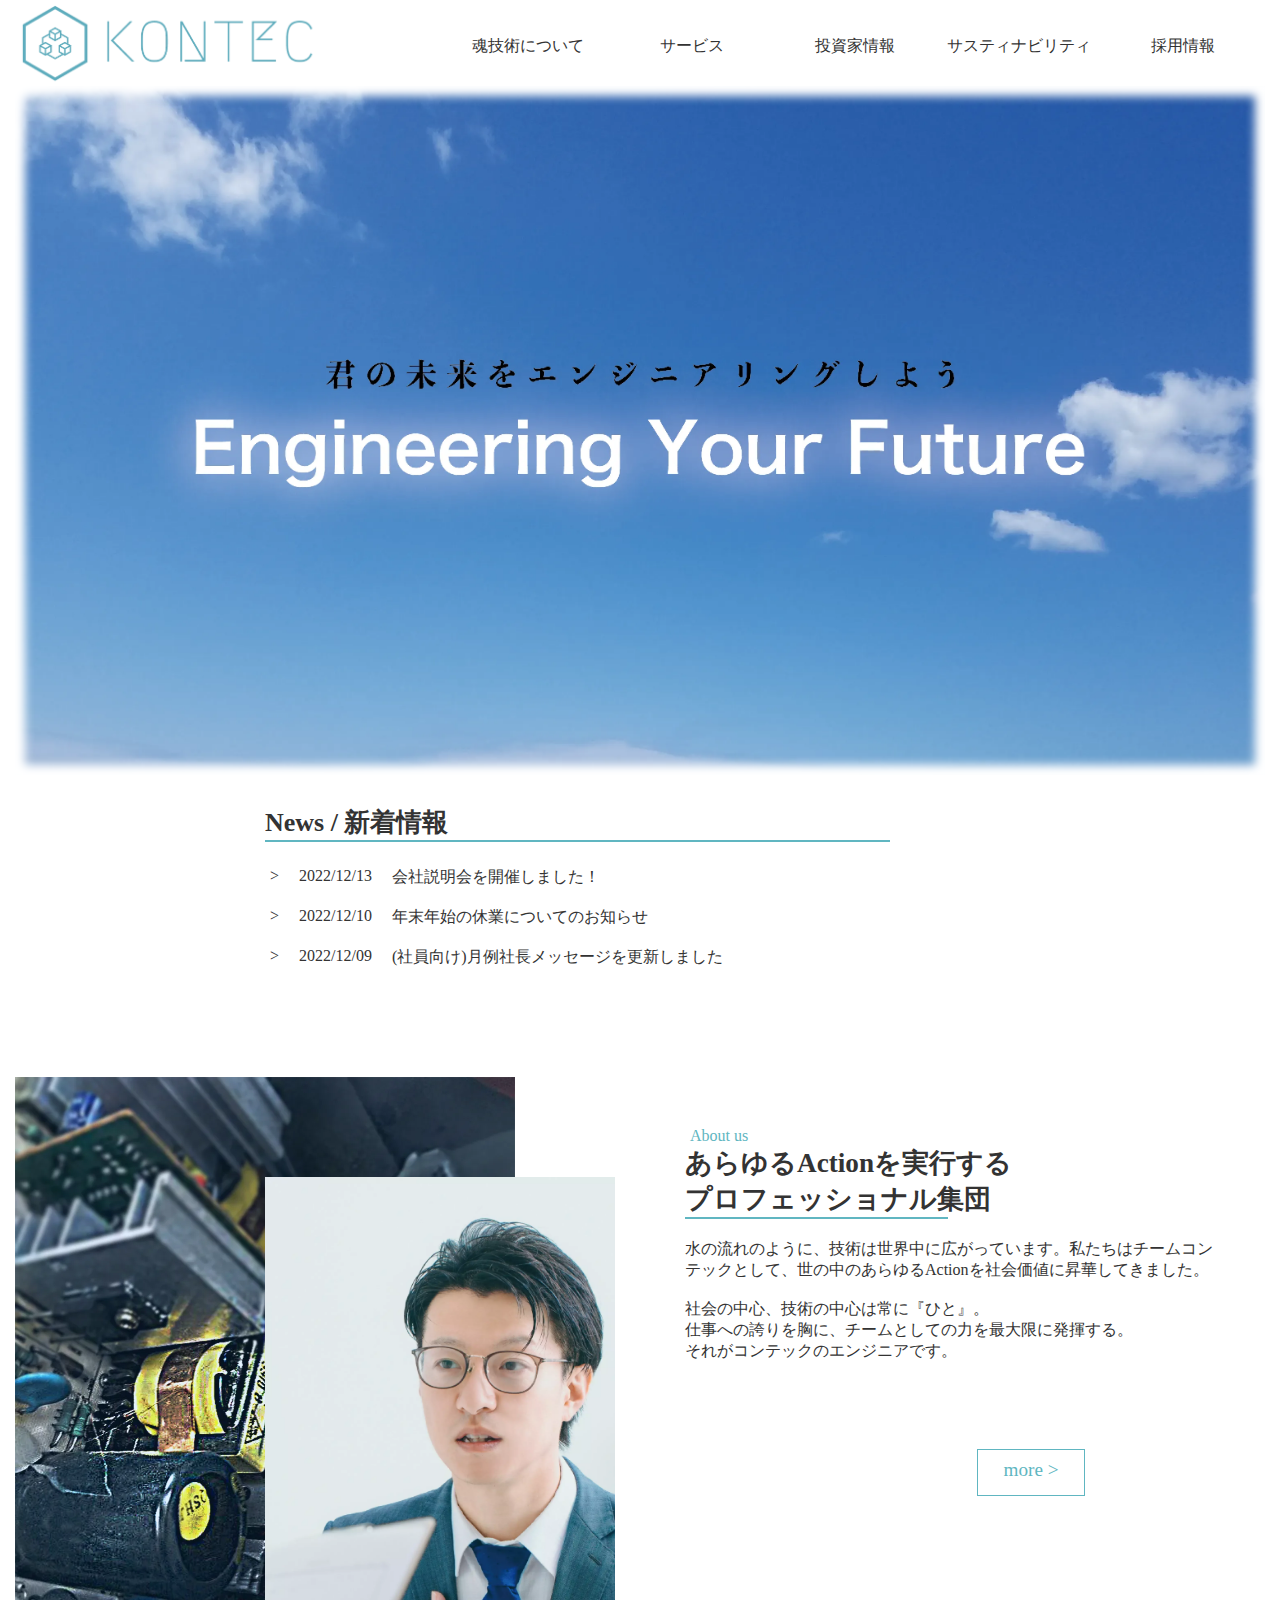
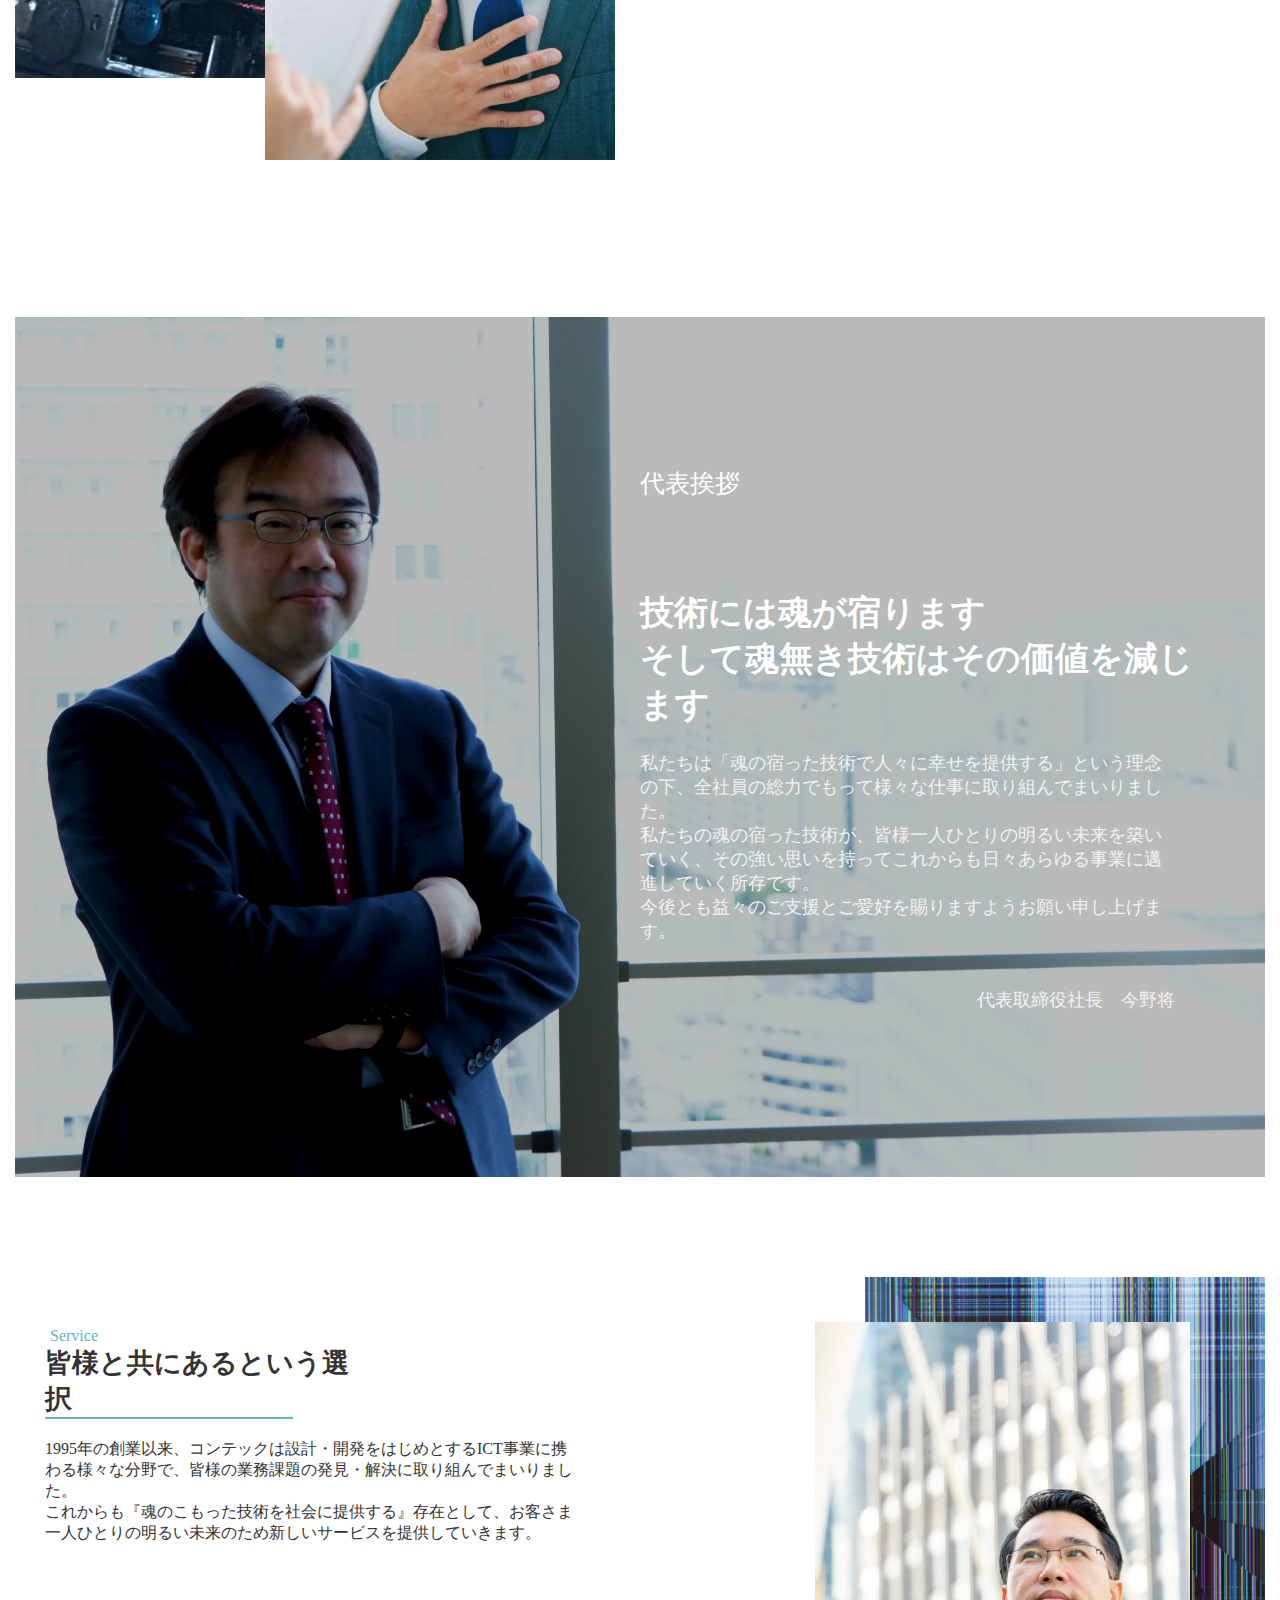
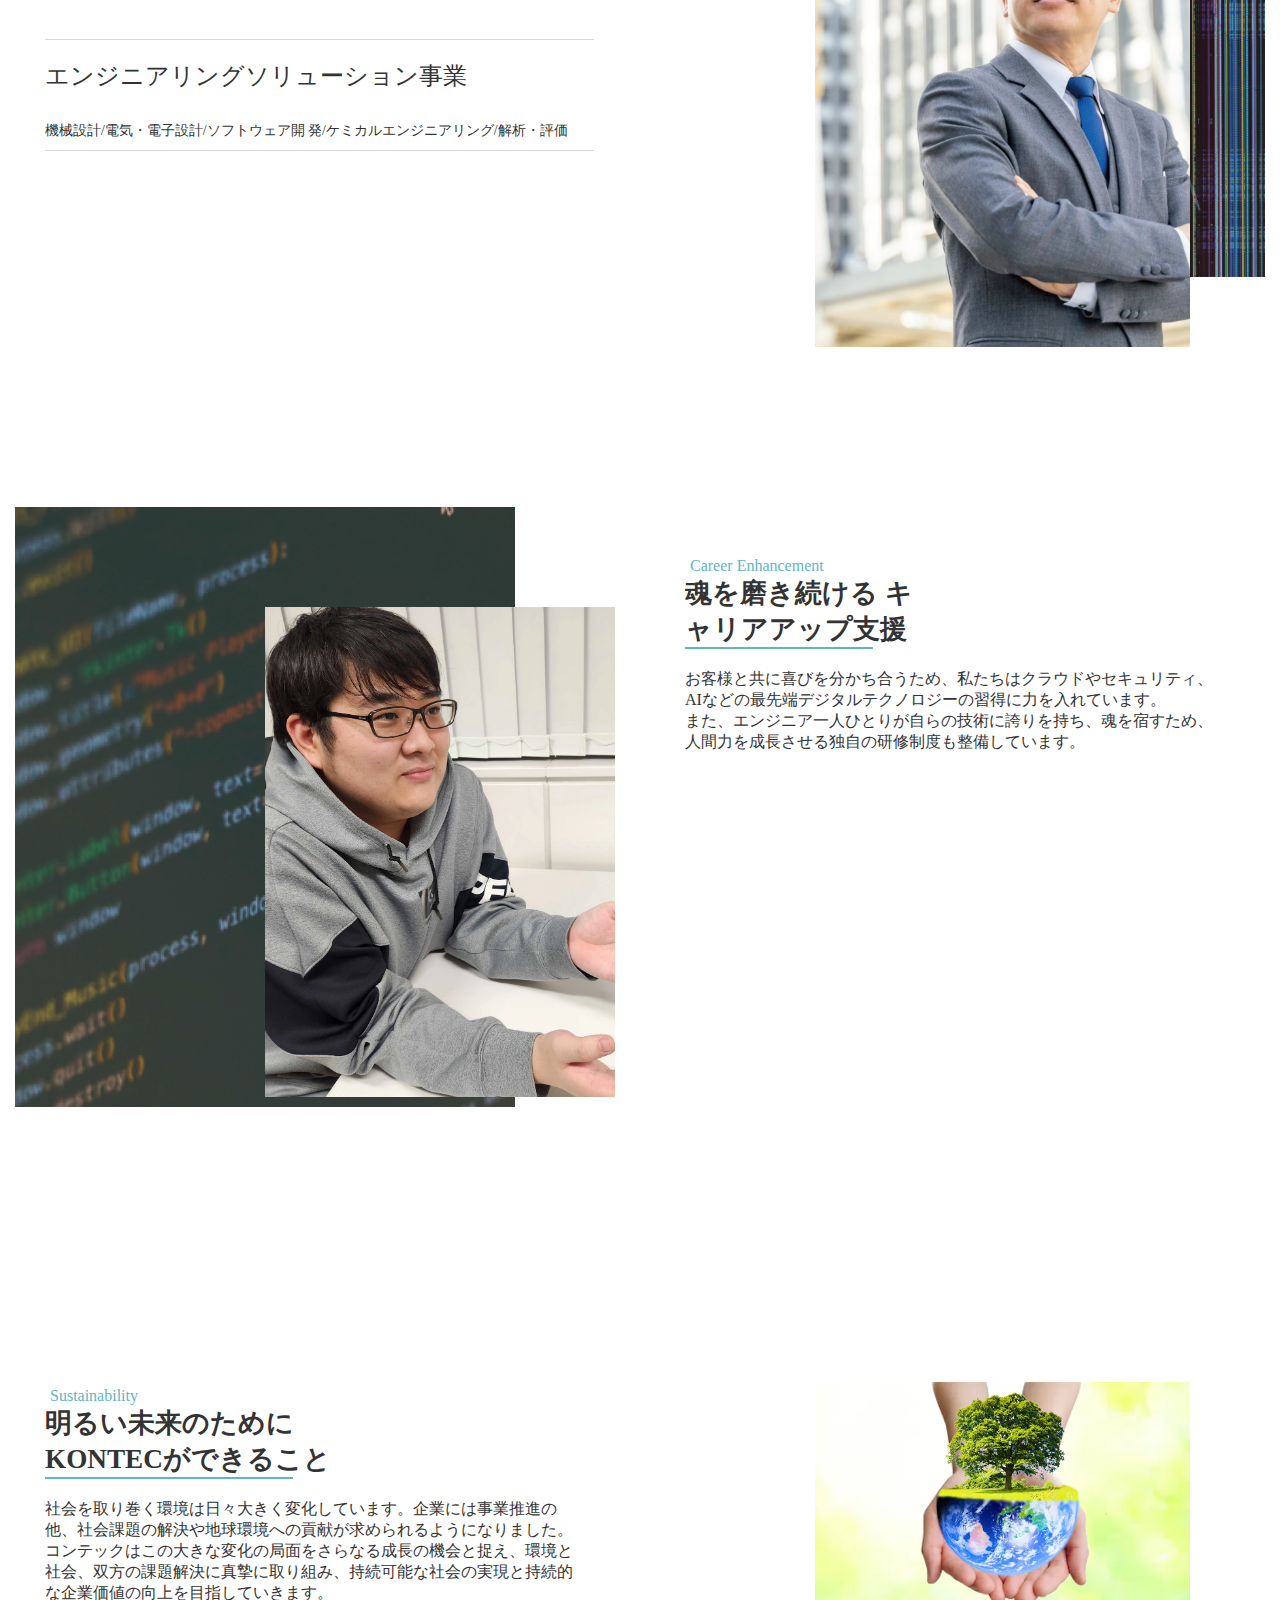
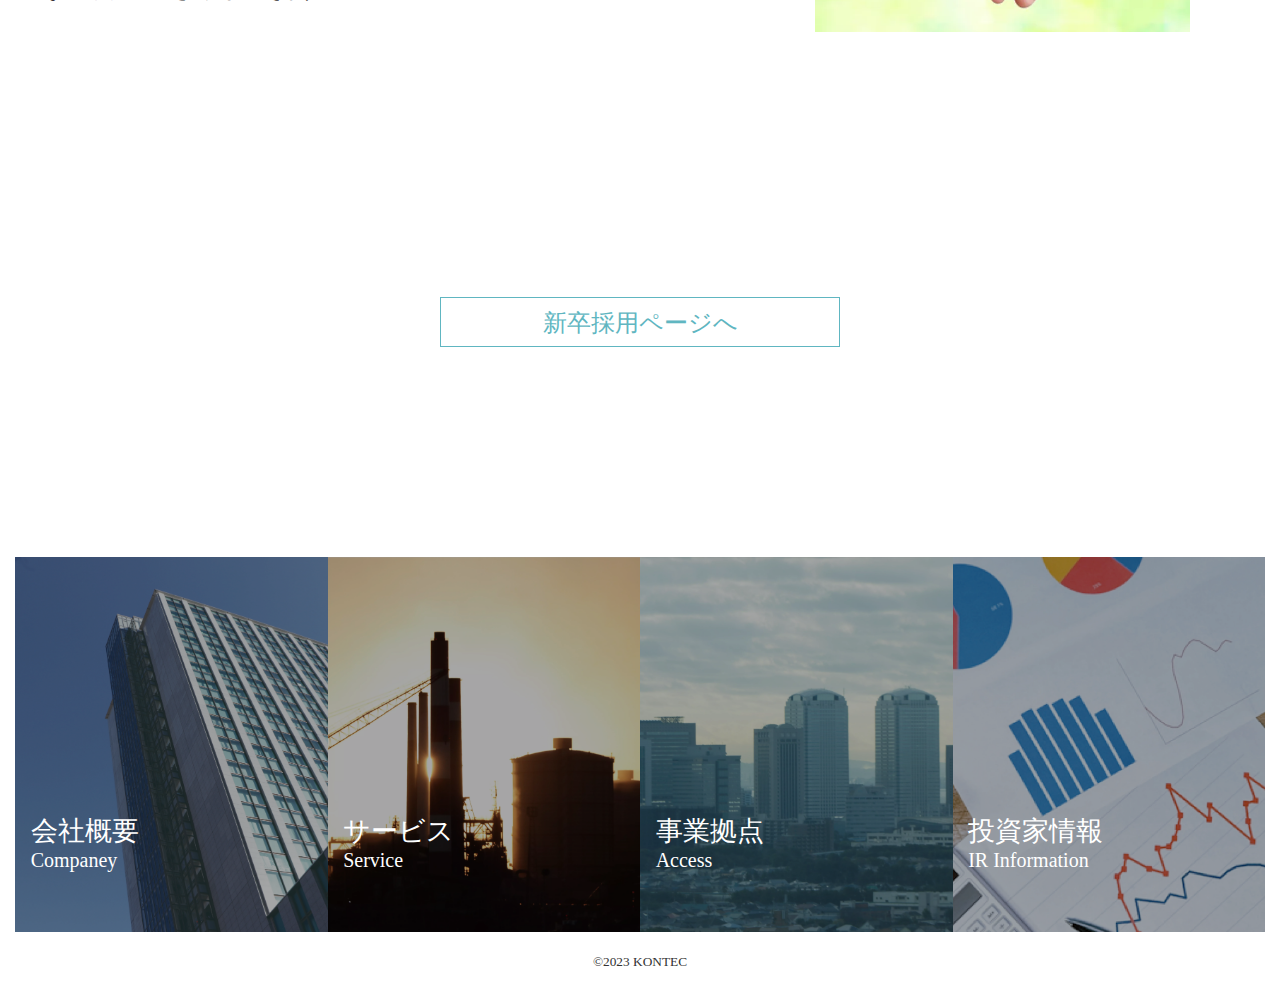
==== commit 9494db11: "Top & Recruit image change" ====
--- a/index.html
+++ b/index.html
@@ -140,7 +140,7 @@
                 </div>
             </div>
             <div class="image-area">
-                <img class="main" src="./image/career_image1.webp">
+                <img class="main" src="./image/career_image3.webp">
                 <img class="sub" src="./image/career_image2.webp">
             </div>
         </section>
--- a/css/index_style.css
+++ b/css/index_style.css
@@ -20,7 +20,7 @@
         width:100vw;
     }
     body{
-        min-width: 1150px;
+        min-width: 1177px;
         max-width: 1500px;
         padding:0px 15px;
         margin:auto 0px;
@@ -70,7 +70,7 @@
         height: 100%;
         list-style: none;
         font-size: 1rem;
-        li{
+        & li{
             display: table-cell;
             width: 20%;
             min-width: 80px;
@@ -78,7 +78,7 @@
             line-height: 81px;
             text-align: center;
         }
-        a {
+        & a {
             width: 100%;
             height: 100%;
             display: inline-block;
